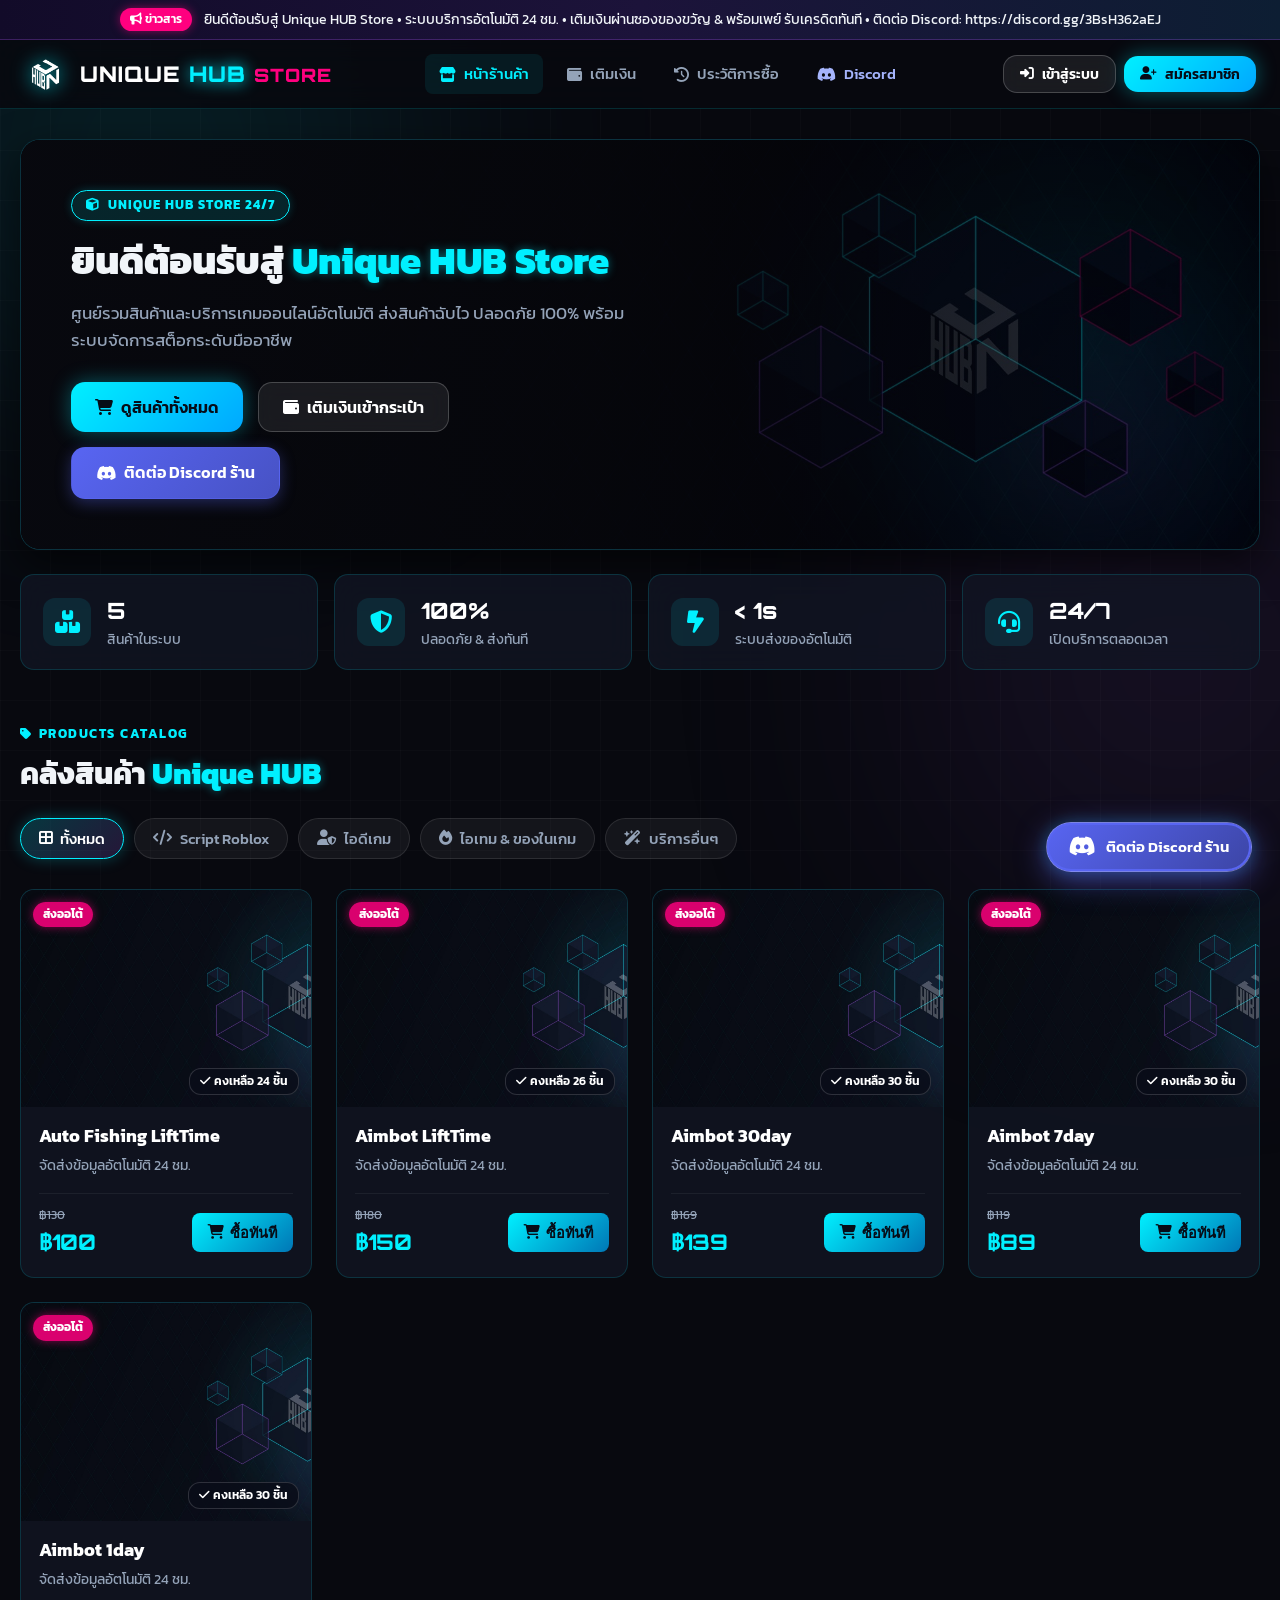
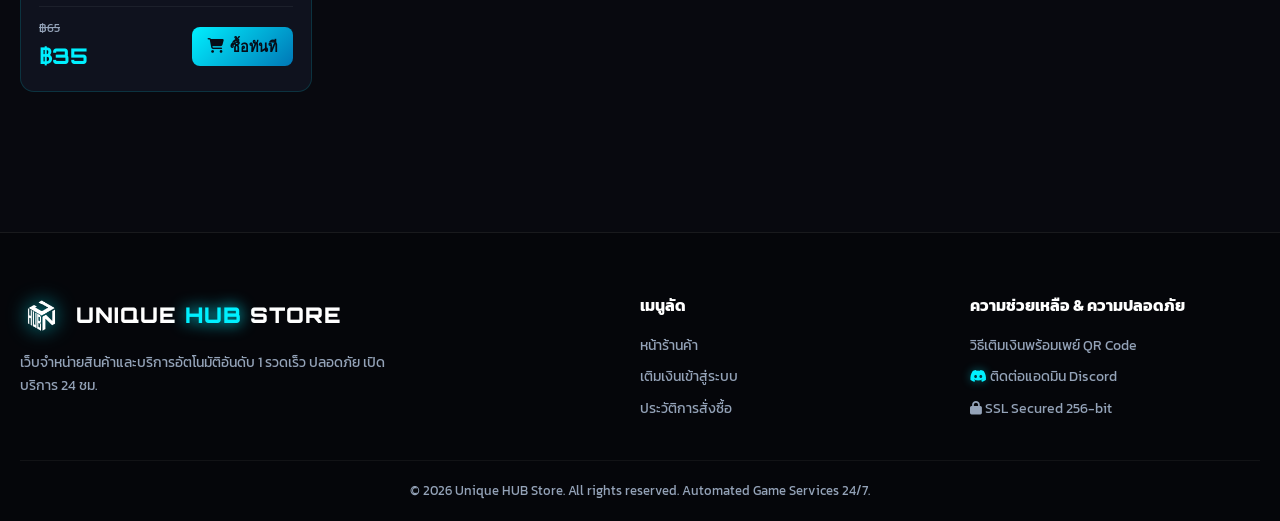
==== index.html @ 1c28a0c7 "Add files via upload" ====
<!DOCTYPE html>
<html lang="th">
<head>
    <meta charset="UTF-8">
    <meta name="viewport" content="width=device-width, initial-scale=1.0">
    <title>Unique HUB Store - เว็บจำหน่ายสินค้าและบริการอัตโนมัติ 24 ชม.</title>
    <!-- Google Fonts: Prompt & Kanit & Orbitron -->
    <link rel="preconnect" href="https://fonts.googleapis.com">
    <link rel="preconnect" href="https://fonts.gstatic.com" crossorigin>
    <link href="https://fonts.googleapis.com/css2?family=Kanit:wght@300;400;600;700;800&family=Orbitron:wght@600;800;900&family=Prompt:wght@300;400;500;600;700&display=swap" rel="stylesheet">
    <!-- Font Awesome Icons -->
    <link rel="stylesheet" href="https://cdnjs.cloudflare.com/ajax/libs/font-awesome/6.5.1/css/all.min.css">
    <!-- Main Stylesheet -->
    <link rel="stylesheet" href="style.css">
    <!-- jsQR: Automated Bank Slip QR Scanner -->
    <script src="https://cdn.jsdelivr.net/npm/jsqr@1.4.0/dist/jsQR.min.js"></script>
</head>
<body>
    <!-- Background Animated Glow -->
    <div class="bg-glow bg-glow-1"></div>
    <div class="bg-glow bg-glow-2"></div>
    <div class="bg-grid-overlay"></div>

    <!-- Announcement Bar -->
    <div class="announcement-bar">
        <div class="announcement-content">
            <span class="badge"><i class="fa-solid fa-bullhorn"></i> ข่าวสาร</span>
            <span class="text" id="announcementText">ยินดีต้อนรับสู่ Unique HUB Store • ระบบบริการอัตโนมัติ 24 ชม. • เติมเงินผ่านพร้อมเพย์ สแกนเช็คสลิปออโต้ รับเครดิตทันที • ติดต่อ Discord: https://discord.gg/3BsH362aEJ</span>
        </div>
    </div>

    <!-- Navbar -->
    <header class="navbar">
        <div class="nav-container">
            <a href="index.html" class="nav-logo" title="Unique HUB Store">
                <img src="assets/images/logo.png" alt="Unique HUB Store" class="nav-logo-img">
                <span class="logo-text">UNIQUE <span class="highlight">HUB</span> <span class="logo-sub">STORE</span></span>
            </a>

            <nav class="nav-links">
                <a href="#shop" class="nav-link active"><i class="fa-solid fa-store"></i> หน้าร้านค้า</a>
                <a href="javascript:void(0)" onclick="requireAuth('topupModal')" class="nav-link"><i class="fa-solid fa-wallet"></i> เติมเงิน</a>
                <a href="javascript:void(0)" onclick="requireAuth('historyModal')" class="nav-link"><i class="fa-solid fa-clock-rotate-left"></i> ประวัติการซื้อ</a>
                <a href="https://discord.gg/3BsH362aEJ" target="_blank" rel="noopener noreferrer" class="nav-link discord-link-target" style="color: #a5b4fc;"><i class="fa-brands fa-discord"></i> Discord</a>
            </nav>

            <div class="nav-user-actions">
                <!-- Guest View (Not Logged In) -->
                <div id="navGuestBox" style="display: flex; gap: 8px; align-items: center;">
                    <button class="btn btn-secondary btn-sm" onclick="openModal('loginModal')">
                        <i class="fa-solid fa-right-to-bracket"></i> เข้าสู่ระบบ
                    </button>
                    <button class="btn btn-primary btn-sm" onclick="openModal('registerModal')">
                        <i class="fa-solid fa-user-plus"></i> สมัครสมาชิก
                    </button>
                </div>

                <!-- Member View (Logged In) -->
                <div id="navUserBox" class="hide" style="display: flex; gap: 10px; align-items: center;">
                    <div class="user-badge" id="userWalletBadge">
                        <div class="wallet-icon"><i class="fa-solid fa-user text-neon-cyan"></i></div>
                        <div class="wallet-info">
                            <span class="wallet-label" id="userDisplayName">สมาชิก</span>
                            <span class="wallet-amount" id="userBalanceText">฿0.00</span>
                        </div>
                        <button class="btn-topup-mini" onclick="openModal('topupModal')" title="เติมเงิน">
                            <i class="fa-solid fa-plus"></i>
                        </button>
                    </div>
                    <button class="btn btn-secondary btn-sm" style="color: #ff4757; border-color: rgba(255, 71, 87, 0.4); padding: 8px 12px;" onclick="userLogout()" title="ออกจากระบบ">
                        <i class="fa-solid fa-right-from-bracket"></i> <span class="hide-mobile">ออก</span>
                    </button>
                </div>
            </div>
        </div>
    </header>

    <!-- Main Container -->
    <main class="main-wrapper">
        <!-- Hero Section -->
        <section class="hero-section">
            <div class="hero-banner-card">
                <div class="hero-image-wrap">
                    <img src="assets/images/banner.jpg?v=2" alt="Unique HUB Store Hero Banner" class="hero-banner-img">
                    <div class="hero-overlay"></div>
                </div>
                <div class="hero-content">
                    <div class="hero-tag"><i class="fa-solid fa-cube"></i> UNIQUE HUB STORE 24/7</div>
                    <h1 class="hero-title">ยินดีต้อนรับสู่ <span class="text-neon-cyan">Unique HUB Store</span></h1>
                    <p class="hero-desc">ศูนย์รวมสินค้าและบริการเกมออนไลน์อัตโนมัติ ส่งสินค้าฉับไว ปลอดภัย 100% พร้อมระบบจัดการสต็อกระดับมืออาชีพ</p>
                    <div class="hero-buttons">
                        <a href="#shop" class="btn btn-primary"><i class="fa-solid fa-cart-shopping"></i> ดูสินค้าทั้งหมด</a>
                        <button onclick="openModal('topupModal')" class="btn btn-secondary"><i class="fa-solid fa-wallet"></i> เติมเงินเข้ากระเป๋า</button>
                        <a href="https://discord.gg/3BsH362aEJ" target="_blank" rel="noopener noreferrer" class="btn btn-discord discord-link-target"><i class="fa-brands fa-discord"></i> ติดต่อ Discord ร้าน</a>
                    </div>
                </div>
            </div>

            <!-- Stats Bar -->
            <div class="stats-grid">
                <div class="stat-card">
                    <div class="stat-icon"><i class="fa-solid fa-boxes-stacked"></i></div>
                    <div class="stat-data">
                        <h3 class="stat-value" id="statStock">0</h3>
                        <p class="stat-label">สินค้าในระบบ</p>
                    </div>
                </div>
                <div class="stat-card">
                    <div class="stat-icon"><i class="fa-solid fa-shield-halved"></i></div>
                    <div class="stat-data">
                        <h3 class="stat-value">100%</h3>
                        <p class="stat-label">ปลอดภัย & ส่งทันที</p>
                    </div>
                </div>
                <div class="stat-card">
                    <div class="stat-icon"><i class="fa-solid fa-bolt-lightning"></i></div>
                    <div class="stat-data">
                        <h3 class="stat-value">&lt; 1s</h3>
                        <p class="stat-label">ระบบส่งของอัตโนมัติ</p>
                    </div>
                </div>
                <div class="stat-card">
                    <div class="stat-icon"><i class="fa-solid fa-headset"></i></div>
                    <div class="stat-data">
                        <h3 class="stat-value">24/7</h3>
                        <p class="stat-label">เปิดบริการตลอดเวลา</p>
                    </div>
                </div>
            </div>
        </section>

        <!-- Store / Products Section -->
        <section class="shop-section" id="shop">
            <div class="section-header">
                <div class="section-title-wrap">
                    <span class="sub-title"><i class="fa-solid fa-tag"></i> PRODUCTS CATALOG</span>
                    <h2 class="section-title">คลังสินค้า <span class="text-neon-cyan">Unique HUB</span></h2>
                </div>
                <!-- Categories filter -->
                <div class="category-tabs" id="categoryTabs">
                    <button class="tab-btn active" onclick="filterCategory('all', this)">
                        <i class="fa-solid fa-border-all"></i> ทั้งหมด
                    </button>
                    <button class="tab-btn" onclick="filterCategory('scripts', this)">
                        <i class="fa-solid fa-code"></i> Script Roblox
                    </button>
                    <button class="tab-btn" onclick="filterCategory('accounts', this)">
                        <i class="fa-solid fa-user-shield"></i> ไอดีเกม
                    </button>
                    <button class="tab-btn" onclick="filterCategory('items', this)">
                        <i class="fa-solid fa-fire"></i> ไอเทม & ของในเกม
                    </button>
                    <button class="tab-btn" onclick="filterCategory('services', this)">
                        <i class="fa-solid fa-wand-magic-sparkles"></i> บริการอื่นๆ
                    </button>
                </div>
            </div>

            <!-- Product Cards Grid -->
            <div class="products-grid" id="productsGrid">
                <!-- Dynamically populated or clean empty state -->
            </div>
        </section>
    </main>

    <!-- Footer -->
    <footer class="footer">
        <div class="footer-container">
            <div class="footer-brand">
                <div class="nav-logo">
                    <img src="assets/images/logo.png" alt="Unique HUB Store" class="nav-logo-img">
                    <span class="logo-text">UNIQUE <span class="highlight">HUB</span> STORE</span>
                </div>
                <p class="footer-slogan">เว็บจำหน่ายสินค้าและบริการอัตโนมัติอันดับ 1 รวดเร็ว ปลอดภัย เปิดบริการ 24 ชม.</p>
            </div>
            <div class="footer-links">
                <h4>เมนูลัด</h4>
                <a href="#shop">หน้าร้านค้า</a>
                <a href="javascript:void(0)" onclick="openModal('topupModal')">เติมเงินเข้าสู่ระบบ</a>
                <a href="javascript:void(0)" onclick="openModal('historyModal')">ประวัติการสั่งซื้อ</a>
            </div>
            <div class="footer-links">
                <h4>ความช่วยเหลือ & ความปลอดภัย</h4>
                <a href="javascript:void(0)" onclick="openModal('topupModal')">วิธีเติมเงินพร้อมเพย์ QR Code</a>
                <a href="https://discord.gg/3BsH362aEJ" target="_blank" rel="noopener noreferrer" class="discord-link-target"><i class="fa-brands fa-discord text-neon-cyan"></i> ติดต่อแอดมิน Discord</a>
                <span><i class="fa-solid fa-lock"></i> SSL Secured 256-bit</span>
            </div>
        </div>
        <div class="footer-bottom">
            <p>© 2026 Unique HUB Store. All rights reserved. Automated Game Services 24/7.</p>
        </div>
    </footer>

    <!-- ==================== MODALS ==================== -->

    <!-- Modal: Top-up / เติมเงิน -->
    <div class="modal-backdrop" id="topupModal">
        <div class="modal-card">
            <div class="modal-header">
                <h3><i class="fa-solid fa-qrcode text-neon-cyan"></i> เติมเงินพร้อมเพย์ QR Code (เช็คสลิปออโต้)</h3>
                <button class="modal-close-btn" onclick="closeModal('topupModal')">&times;</button>
            </div>
            <div class="modal-body">
                <div style="text-align: center; margin-bottom: 14px;">
                    <p style="font-size: 0.88rem; color: var(--text-muted);">
                        ใส่จำนวนเงิน โอนเงินผ่าน Mobile Banking แล้วแนบสลิป ระบบจะเช็คสลิปและปรับเครดิตให้อัตโนมัติทันที
                    </p>
                </div>

                <!-- Amount Preset Chips -->
                <div class="test-btn-group" style="justify-content: center; margin-bottom: 12px;">
                    <button class="btn-chip" onclick="setPromptPayAmount(50)">50 ฿</button>
                    <button class="btn-chip" onclick="setPromptPayAmount(100)">100 ฿</button>
                    <button class="btn-chip" onclick="setPromptPayAmount(150)">150 ฿</button>
                    <button class="btn-chip" onclick="setPromptPayAmount(300)">300 ฿</button>
                    <button class="btn-chip" onclick="setPromptPayAmount(500)">500 ฿</button>
                </div>

                <div class="form-group" style="max-width: 300px; margin: 0 auto 12px;">
                    <label style="font-size: 0.82rem; color: var(--text-muted); text-align: center; display: block;">จำนวนเงินที่ต้องการเติม (บาท):</label>
                    <input type="number" id="promptpayAmountInput" value="100" min="1" style="text-align: center; font-size: 1.4rem; font-weight: bold; color: var(--neon-cyan); font-family: var(--font-orbitron);" oninput="updatePromptPayQR()">
                </div>

                <!-- Generated Dynamic QR Code -->
                <div style="text-align: center; margin-bottom: 12px;">
                    <div style="background: #ffffff; padding: 12px; border-radius: 12px; display: inline-block; box-shadow: 0 0 25px rgba(0, 240, 255, 0.35);">
                        <img id="promptpayQrImg" src="" alt="PromptPay QR Code" style="width: 175px; height: 175px; display: block; object-fit: contain;">
                    </div>
                </div>

                <!-- Merchant Account Details -->
                <div style="background: rgba(0, 0, 0, 0.4); border: 1px solid rgba(255, 255, 255, 0.1); border-radius: 10px; padding: 10px 14px; max-width: 380px; margin: 0 auto 14px;">
                    <div style="display: flex; justify-content: space-between; margin-bottom: 4px; font-size: 0.85rem;">
                        <span style="color: var(--text-muted);">ชื่อบัญชี:</span>
                        <strong id="displayPpName" style="color: #fff;">จิตติพัฒน์ ศิลาพจน์</strong>
                    </div>
                    <div style="display: flex; justify-content: space-between; align-items: center; font-size: 0.85rem;">
                        <span style="color: var(--text-muted);">เลขพร้อมเพย์:</span>
                        <div style="display: flex; align-items: center; gap: 8px;">
                            <strong id="displayPpNumber" style="color: var(--neon-cyan); font-family: var(--font-orbitron); letter-spacing: 1px;">083-492-9303</strong>
                            <button class="btn-copy" style="padding: 2px 8px; font-size: 0.75rem;" onclick="copyElementText('displayPpNumber')">คัดลอก</button>
                        </div>
                    </div>
                </div>

                <!-- Slip Upload & Instant Auto-Verification Area -->
                <div style="max-width: 380px; margin: 0 auto;">
                    <div class="form-group" style="margin-bottom: 10px;">
                        <label style="font-size: 0.85rem; color: #fff; font-weight: 600;"><i class="fa-solid fa-receipt text-neon-cyan"></i> อัปโหลดรูปสลิปการโอนเงิน (มี QR Code):</label>
                        <div class="slip-upload-area" onclick="document.getElementById('promptpaySlipInput').click()">
                            <input type="file" id="promptpaySlipInput" accept="image/*" style="display: none;" onchange="handleSlipAutoScan(event)">
                            <i class="fa-solid fa-cloud-arrow-up text-neon-cyan" style="font-size: 1.8rem; margin-bottom: 6px;"></i>
                            <div style="font-size: 0.88rem; color: #fff; font-weight: 500;">คลิกเพื่อเลือกรูปภาพสลิปธนาคาร</div>
                            <small style="color: var(--text-muted); font-size: 0.75rem;">รองรับไฟล์รูปภาพสลิปทุกธนาคาร (JPG, PNG)</small>
                        </div>

                        <!-- Scan Status Alert -->
                        <div id="slipScanStatus" class="hide" style="padding: 9px 12px; border-radius: 8px; font-size: 0.82rem; margin-bottom: 10px; text-align: center;"></div>

                        <!-- Preview Container -->
                        <div id="slipPreviewContainer" class="slip-preview-box hide">
                            <img id="slipPreviewImg" class="slip-preview-img" src="" alt="สลิปโอนเงิน">
                            <div style="margin-top: 4px;">
                                <button type="button" class="btn btn-secondary btn-sm" style="color: #ff4757; font-size: 0.75rem; padding: 2px 8px;" onclick="clearSlipFile()">
                                    <i class="fa-solid fa-trash"></i> ลบรูปแล้วเลือกใหม่
                                </button>
                            </div>
                        </div>
                    </div>

                    <div style="background: rgba(0, 240, 255, 0.06); border: 1px solid rgba(0, 240, 255, 0.25); border-radius: 8px; padding: 10px; margin-bottom: 14px; font-size: 0.78rem; color: #a5f3fc;">
                        <i class="fa-solid fa-bolt text-neon-yellow"></i> <strong>ระบบเช็คสลิปออโต้:</strong> สแกนและตรวจรหัสสลิปกับระบบธนาคารอัตโนมัติ เครดิตเข้ากระเป๋าทันทีใน 1-2 วินาที (ป้องกันการใช้สลิปซ้ำ 100%)
                    </div>

                    <button class="btn btn-primary btn-block" id="btnSubmitPromptpay" onclick="processAutoSlipPayment()" style="padding: 13px; font-size: 1.05rem;">
                        <i class="fa-solid fa-bolt"></i> ตรวจสอบสลิปและรับเครดิตทันที (ออโต้)
                    </button>
                </div>
            </div>
        </div>
    </div>

    <!-- Modal: Confirm Purchase / ยืนยันการซื้อ -->
    <div class="modal-backdrop" id="purchaseModal">
        <div class="modal-card">
            <div class="modal-header">
                <h3><i class="fa-solid fa-cart-shopping text-neon-cyan"></i> ยืนยันการสั่งซื้อ</h3>
                <button class="modal-close-btn" onclick="closeModal('purchaseModal')">&times;</button>
            </div>
            <div class="modal-body" id="purchaseModalBody">
                <!-- Dynamically populated -->
            </div>
        </div>
    </div>

    <!-- Modal: View Account Received / รับข้อมูลหลังการซื้อ -->
    <div class="modal-backdrop" id="itemReceivedModal">
        <div class="modal-card modal-card-success">
            <div class="modal-header">
                <h3><i class="fa-solid fa-circle-check text-green"></i> สั่งซื้อสำเร็จ! ส่งมอบสินค้าแล้ว</h3>
                <button class="modal-close-btn" onclick="closeModal('itemReceivedModal')">&times;</button>
            </div>
            <div class="modal-body" id="itemReceivedBody">
                <!-- Item Account Details with copy buttons -->
            </div>
        </div>
    </div>

    <!-- Modal: Order History / ประวัติการซื้อ -->
    <div class="modal-backdrop" id="historyModal">
        <div class="modal-card modal-card-lg">
            <div class="modal-header">
                <h3><i class="fa-solid fa-clock-rotate-left text-neon-cyan"></i> ประวัติการสั่งซื้อของคุณ</h3>
                <button class="modal-close-btn" onclick="closeModal('historyModal')">&times;</button>
            </div>
            <div class="modal-body">
                <div class="history-table-wrap">
                    <table class="history-table">
                        <thead>
                            <tr>
                                <th>เวลา</th>
                                <th>รายการ</th>
                                <th>ราคา</th>
                                <th>ข้อมูลสินค้า / ไอดี</th>
                                <th>คัดลอก</th>
                            </tr>
                        </thead>
                        <tbody id="historyTableBody">
                            <!-- Injected by JS -->
                        </tbody>
                    </table>
                </div>
            </div>
        </div>
    </div>

    <!-- Modal: Login / เข้าสู่ระบบสมาชิก -->
    <div class="modal-backdrop" id="loginModal">
        <div class="modal-card">
            <div class="modal-header">
                <h3><i class="fa-solid fa-right-to-bracket text-neon-cyan"></i> เข้าสู่ระบบสมาชิก</h3>
                <button class="modal-close-btn" onclick="closeModal('loginModal')">&times;</button>
            </div>
            <div class="modal-body">
                <div style="text-align: center; margin-bottom: 20px;">
                    <img src="assets/images/logo.png" style="width: 70px; height: 70px; filter: drop-shadow(0 0 10px var(--neon-cyan));">
                    <h4 style="margin-top: 10px; color: #fff;">ยินดีต้อนรับสู่ Unique HUB Store</h4>
                    <p style="font-size: 0.85rem; color: var(--text-muted);">เข้าสู่ระบบเพื่อซื้อสินค้าและจัดการกระเป๋าเงิน</p>
                </div>
                <div class="form-group">
                    <label>ชื่อผู้ใช้งาน (Username):</label>
                    <input type="text" id="loginUsername" placeholder="กรอกชื่อผู้ใช้..." autocomplete="username">
                </div>
                <div class="form-group">
                    <label>รหัสผ่าน (Password):</label>
                    <input type="password" id="loginPassword" placeholder="กรอกรหัสผ่าน..." autocomplete="current-password" onkeydown="if(event.key==='Enter') submitLogin()">
                </div>
                <button class="btn btn-primary btn-block" onclick="submitLogin()" style="margin-top: 10px;">
                    <i class="fa-solid fa-arrow-right-to-bracket"></i> เข้าสู่ระบบ
                </button>
                <div style="text-align: center; margin-top: 18px; font-size: 0.85rem; color: var(--text-muted);">
                    ยังไม่มีบัญชีสมาชิก? 
                    <a href="javascript:void(0)" onclick="closeModal('loginModal'); openModal('registerModal');" style="color: var(--neon-cyan); font-weight: 600; text-decoration: none;">
                        สมัครสมาชิกใหม่ที่นี่
                    </a>
                </div>
            </div>
        </div>
    </div>

    <!-- Modal: Register / สมัครสมาชิก -->
    <div class="modal-backdrop" id="registerModal">
        <div class="modal-card">
            <div class="modal-header">
                <h3><i class="fa-solid fa-user-plus text-neon-green"></i> สมัครสมาชิกใหม่</h3>
                <button class="modal-close-btn" onclick="closeModal('registerModal')">&times;</button>
            </div>
            <div class="modal-body">
                <div style="text-align: center; margin-bottom: 20px;">
                    <img src="assets/images/logo.png" style="width: 70px; height: 70px; filter: drop-shadow(0 0 10px var(--neon-cyan));">
                    <h4 style="margin-top: 10px; color: #fff;">สร้างบัญชีสมาชิกฟรี</h4>
                    <p style="font-size: 0.85rem; color: var(--text-muted);">สมัครสมาชิกเพื่อเติมเงินและรับสคริปต์อัตโนมัติ 24 ชม.</p>
                </div>
                <div class="form-group">
                    <label>ตั้งชื่อผู้ใช้งาน (Username):</label>
                    <input type="text" id="regUsername" placeholder="ภาษาอังกฤษหรือตัวเลข (3 ตัวขึ้นไป)..." autocomplete="username">
                </div>
                <div class="form-group">
                    <label>ตั้งรหัสผ่าน (Password):</label>
                    <input type="password" id="regPassword" placeholder="ความยาวอย่างน้อย 4 ตัวอักษร..." autocomplete="new-password">
                </div>
                <div class="form-group">
                    <label>ยืนยันรหัสผ่านอีกครั้ง:</label>
                    <input type="password" id="regConfirmPassword" placeholder="พิมพ์รหัสผ่านซ้ำอีกครั้ง..." autocomplete="new-password" onkeydown="if(event.key==='Enter') submitRegister()">
                </div>
                <button class="btn btn-primary btn-block" onclick="submitRegister()" style="margin-top: 10px;">
                    <i class="fa-solid fa-user-check"></i> ยืนยันการสมัครสมาชิก
                </button>
                <div style="text-align: center; margin-top: 18px; font-size: 0.85rem; color: var(--text-muted);">
                    มีบัญชีอยู่แล้ว? 
                    <a href="javascript:void(0)" onclick="closeModal('registerModal'); openModal('loginModal');" style="color: var(--neon-cyan); font-weight: 600; text-decoration: none;">
                        เข้าสู่ระบบที่นี่
                    </a>
                </div>
            </div>
        </div>
    </div>

    <!-- Floating Discord Widget -->
    <a href="https://discord.gg/3BsH362aEJ" target="_blank" rel="noopener noreferrer" class="floating-discord-btn discord-link-target" title="ติดต่อสอบถามทาง Discord">
        <div class="discord-pulse"></div>
        <i class="fa-brands fa-discord"></i>
        <span class="discord-label">ติดต่อ Discord ร้าน</span>
    </a>

    <!-- Toast Notification Popup -->
    <div id="toastContainer" class="toast-container"></div>

    <!-- Scripts -->
    <script src="app.js"></script>
</body>
</html>
---- style.css ----
/* ========================================================
   UNIQUE HUB STORE - ULTRA MODERN GAMING STYLESHEET
   ======================================================== */

:root {
    --bg-dark: #08090f;
    --bg-card: rgba(18, 22, 36, 0.75);
    --bg-card-hover: rgba(26, 32, 54, 0.9);
    --border-color: rgba(0, 240, 255, 0.15);
    --border-highlight: rgba(0, 240, 255, 0.5);
    --neon-cyan: #00f0ff;
    --neon-purple: #9d4edd;
    --neon-pink: #ff007f;
    --neon-yellow: #ffd166;
    --neon-green: #06d6a0;
    --text-main: #f1f5f9;
    --text-muted: #94a3b8;
    --font-kanit: 'Kanit', sans-serif;
    --font-prompt: 'Prompt', sans-serif;
    --font-orbitron: 'Orbitron', sans-serif;
    --radius-sm: 8px;
    --radius-md: 14px;
    --radius-lg: 20px;
    --glow-cyan: 0 0 20px rgba(0, 240, 255, 0.35);
    --glow-purple: 0 0 20px rgba(157, 78, 221, 0.35);
}

/* Global Reset */
* {
    margin: 0;
    padding: 0;
    box-sizing: border-box;
}

html {
    scroll-behavior: smooth;
}

body {
    background-color: var(--bg-dark);
    color: var(--text-main);
    font-family: var(--font-kanit);
    line-height: 1.6;
    overflow-x: hidden;
    min-height: 100vh;
    position: relative;
}

/* Custom Scrollbar */
::-webkit-scrollbar {
    width: 8px;
}
::-webkit-scrollbar-track {
    background: #0b0d14;
}
::-webkit-scrollbar-thumb {
    background: #1e293b;
    border-radius: 4px;
    border: 1px solid rgba(0, 240, 255, 0.2);
}
::-webkit-scrollbar-thumb:hover {
    background: var(--neon-cyan);
}

/* Background Ambient Glows & Grid */
.bg-glow {
    position: fixed;
    width: 600px;
    height: 600px;
    border-radius: 50%;
    filter: blur(140px);
    z-index: -2;
    pointer-events: none;
    opacity: 0.25;
}
.bg-glow-1 {
    top: -150px;
    left: -150px;
    background: radial-gradient(circle, var(--neon-cyan), transparent 70%);
}
.bg-glow-2 {
    top: 40%;
    right: -200px;
    background: radial-gradient(circle, var(--neon-purple), transparent 70%);
}
.bg-grid-overlay {
    position: fixed;
    inset: 0;
    background-image: linear-gradient(rgba(255, 255, 255, 0.02) 1px, transparent 1px),
                      linear-gradient(90deg, rgba(255, 255, 255, 0.02) 1px, transparent 1px);
    background-size: 50px 50px;
    z-index: -1;
    pointer-events: none;
}

/* Color Helpers */
.text-neon-cyan { color: var(--neon-cyan); text-shadow: 0 0 10px rgba(0,240,255,0.4); }
.text-neon-pink { color: var(--neon-pink); text-shadow: 0 0 10px rgba(255,0,127,0.4); }
.text-yellow { color: var(--neon-yellow); }
.text-green { color: var(--neon-green); }
.text-muted { color: var(--text-muted); }
.hide { display: none !important; }

/* Announcement Bar */
.announcement-bar {
    background: linear-gradient(90deg, #120b29, #1c133a, #0d1e33);
    border-bottom: 1px solid rgba(157, 78, 221, 0.3);
    padding: 8px 16px;
    font-size: 0.85rem;
    overflow: hidden;
}
.announcement-content {
    display: flex;
    align-items: center;
    justify-content: center;
    gap: 12px;
    max-width: 1280px;
    margin: 0 auto;
    white-space: nowrap;
}
.announcement-content .badge {
    background: var(--neon-pink);
    color: white;
    padding: 2px 10px;
    border-radius: 20px;
    font-weight: 600;
    font-size: 0.75rem;
    box-shadow: 0 0 10px rgba(255, 0, 127, 0.5);
}

/* Navbar */
.navbar {
    position: sticky;
    top: 0;
    z-index: 100;
    background: rgba(8, 9, 15, 0.85);
    backdrop-filter: blur(16px);
    -webkit-backdrop-filter: blur(16px);
    border-bottom: 1px solid var(--border-color);
    padding: 12px 24px;
}
.nav-container {
    max-width: 1320px;
    margin: 0 auto;
    display: flex;
    align-items: center;
    justify-content: space-between;
    gap: 20px;
}
.nav-logo {
    display: flex;
    align-items: center;
    gap: 12px;
    text-decoration: none;
    color: #fff;
    font-family: var(--font-orbitron);
    font-size: 1.35rem;
    font-weight: 900;
    letter-spacing: 1px;
}
.nav-logo-img {
    width: 44px;
    height: 44px;
    object-fit: contain;
    filter: drop-shadow(0 0 10px rgba(0, 240, 255, 0.8));
    transition: transform 0.3s ease, filter 0.3s ease;
}
.nav-logo:hover .nav-logo-img {
    transform: rotate(5deg) scale(1.08);
    filter: drop-shadow(0 0 15px var(--neon-cyan));
}
.nav-logo .highlight {
    color: var(--neon-cyan);
    filter: drop-shadow(0 0 8px var(--neon-cyan));
}
.nav-logo .logo-sub {
    color: var(--neon-pink);
    font-size: 1.15rem;
}
.nav-links {
    display: flex;
    align-items: center;
    gap: 10px;
}
.nav-link {
    color: var(--text-muted);
    text-decoration: none;
    font-size: 0.95rem;
    font-weight: 500;
    padding: 8px 14px;
    border-radius: var(--radius-sm);
    transition: all 0.25s ease;
    display: flex;
    align-items: center;
    gap: 8px;
}
.nav-link:hover, .nav-link.active {
    color: var(--neon-cyan);
    background: rgba(0, 240, 255, 0.08);
}

/* User Wallet Badge & Admin Pill */
.nav-user-actions {
    display: flex;
    align-items: center;
    gap: 12px;
}
.user-badge {
    display: flex;
    align-items: center;
    gap: 10px;
    background: rgba(22, 28, 48, 0.85);
    border: 1px solid rgba(0, 240, 255, 0.25);
    padding: 6px 12px;
    border-radius: 30px;
    box-shadow: inset 0 0 10px rgba(0, 240, 255, 0.05);
}
.wallet-icon {
    color: var(--neon-yellow);
    font-size: 1.1rem;
}
.wallet-info {
    display: flex;
    flex-direction: column;
    line-height: 1.1;
}
.wallet-label {
    font-size: 0.7rem;
    color: var(--text-muted);
}
.wallet-amount {
    font-size: 0.95rem;
    font-weight: 700;
    color: #fff;
    font-family: var(--font-orbitron);
}
.btn-topup-mini {
    background: linear-gradient(135deg, var(--neon-cyan), #00a8ff);
    color: #050b14;
    border: none;
    width: 26px;
    height: 26px;
    border-radius: 50%;
    display: flex;
    align-items: center;
    justify-content: center;
    font-weight: bold;
    cursor: pointer;
    transition: transform 0.2s, box-shadow 0.2s;
}
.btn-topup-mini:hover {
    transform: scale(1.1);
    box-shadow: 0 0 10px var(--neon-cyan);
}
.btn-admin-pill {
    background: rgba(255, 0, 127, 0.12);
    border: 1px solid rgba(255, 0, 127, 0.3);
    color: #ff5da8;
    padding: 8px 14px;
    border-radius: 20px;
    font-size: 0.85rem;
    font-weight: 600;
    cursor: pointer;
    transition: all 0.25s;
    display: flex;
    align-items: center;
    gap: 6px;
}
.btn-admin-pill:hover {
    background: var(--neon-pink);
    color: white;
    box-shadow: 0 0 15px rgba(255, 0, 127, 0.5);
}

/* Main Layout */
.main-wrapper {
    max-width: 1320px;
    margin: 0 auto;
    padding: 30px 20px 80px;
}

/* Hero Section */
.hero-section {
    margin-bottom: 50px;
}
.hero-banner-card {
    position: relative;
    border-radius: var(--radius-lg);
    overflow: hidden;
    border: 1px solid var(--border-color);
    box-shadow: 0 15px 40px rgba(0, 0, 0, 0.6);
    background: #0d111c;
    min-height: 360px;
    display: flex;
    align-items: center;
}
.hero-image-wrap {
    position: absolute;
    inset: 0;
    z-index: 1;
}
.hero-banner-img {
    width: 100%;
    height: 100%;
    object-fit: cover;
    filter: brightness(0.65) contrast(1.1);
    transition: transform 0.5s ease;
}
.hero-banner-card:hover .hero-banner-img {
    transform: scale(1.02);
}
.hero-overlay {
    position: absolute;
    inset: 0;
    background: linear-gradient(90deg, rgba(8,9,15,0.95) 0%, rgba(8,9,15,0.7) 45%, rgba(8,9,15,0.2) 100%);
}
.hero-content {
    position: relative;
    z-index: 2;
    padding: 50px;
    max-width: 680px;
}
.hero-tag {
    display: inline-flex;
    align-items: center;
    gap: 8px;
    background: rgba(0, 240, 255, 0.12);
    border: 1px solid var(--neon-cyan);
    color: var(--neon-cyan);
    padding: 4px 14px;
    border-radius: 20px;
    font-size: 0.8rem;
    font-weight: 700;
    letter-spacing: 1px;
    margin-bottom: 16px;
    box-shadow: 0 0 10px rgba(0, 240, 255, 0.2);
}
.hero-title {
    font-size: 2.4rem;
    font-weight: 800;
    line-height: 1.25;
    margin-bottom: 16px;
}
.hero-desc {
    color: var(--text-muted);
    font-size: 1.05rem;
    margin-bottom: 28px;
}
.hero-buttons {
    display: flex;
    gap: 15px;
    flex-wrap: wrap;
}

/* Buttons */
.btn {
    display: inline-flex;
    align-items: center;
    justify-content: center;
    gap: 8px;
    font-family: var(--font-kanit);
    font-size: 1rem;
    font-weight: 600;
    padding: 12px 24px;
    border-radius: var(--radius-md);
    cursor: pointer;
    text-decoration: none;
    transition: all 0.25s ease;
    border: none;
}
.btn-primary {
    background: linear-gradient(135deg, var(--neon-cyan) 0%, #00a8ff 100%);
    color: #060c17;
    box-shadow: var(--glow-cyan);
}
.btn-primary:hover {
    transform: translateY(-2px);
    box-shadow: 0 0 25px rgba(0, 240, 255, 0.6);
}
.btn-secondary {
    background: rgba(255, 255, 255, 0.08);
    color: #fff;
    border: 1px solid rgba(255, 255, 255, 0.2);
    backdrop-filter: blur(10px);
}
.btn-secondary:hover {
    background: rgba(255, 255, 255, 0.15);
    border-color: var(--neon-cyan);
    color: var(--neon-cyan);
}
.btn-block {
    width: 100%;
}
.btn-sm {
    padding: 8px 16px;
    font-size: 0.85rem;
}

/* Stats Bar */
.stats-grid {
    display: grid;
    grid-template-columns: repeat(auto-fit, minmax(220px, 1fr));
    gap: 16px;
    margin-top: 24px;
}
.stat-card {
    background: var(--bg-card);
    backdrop-filter: blur(14px);
    border: 1px solid var(--border-color);
    border-radius: var(--radius-md);
    padding: 18px 22px;
    display: flex;
    align-items: center;
    gap: 16px;
    transition: transform 0.25s;
}
.stat-card:hover {
    transform: translateY(-3px);
    border-color: var(--border-highlight);
}
.stat-icon {
    width: 48px;
    height: 48px;
    background: rgba(0, 240, 255, 0.1);
    color: var(--neon-cyan);
    border-radius: 12px;
    display: flex;
    align-items: center;
    justify-content: center;
    font-size: 1.4rem;
}
.stat-value {
    font-family: var(--font-orbitron), var(--font-kanit), sans-serif;
    font-size: 1.4rem;
    font-weight: 800;
    color: #fff;
}
.stat-label {
    font-size: 0.85rem;
    color: var(--text-muted);
}

/* Section Common Headers */
.section-header {
    margin-bottom: 30px;
}
.sub-title {
    font-size: 0.8rem;
    font-weight: 700;
    letter-spacing: 1.5px;
    color: var(--neon-cyan);
    display: inline-flex;
    align-items: center;
    gap: 6px;
    margin-bottom: 6px;
}
.section-title {
    font-size: 1.85rem;
    font-weight: 800;
}

/* Category Tabs */
.category-tabs {
    display: flex;
    align-items: center;
    gap: 10px;
    flex-wrap: wrap;
    margin-top: 20px;
}
.tab-btn {
    background: rgba(255, 255, 255, 0.05);
    border: 1px solid rgba(255, 255, 255, 0.1);
    color: var(--text-muted);
    font-family: var(--font-kanit);
    font-size: 0.95rem;
    font-weight: 500;
    padding: 8px 18px;
    border-radius: 30px;
    cursor: pointer;
    transition: all 0.25s ease;
    display: inline-flex;
    align-items: center;
    gap: 8px;
}
.tab-btn:hover {
    color: #fff;
    border-color: rgba(0, 240, 255, 0.3);
}
.tab-btn.active {
    background: linear-gradient(135deg, rgba(0, 240, 255, 0.2), rgba(157, 78, 221, 0.2));
    border-color: var(--neon-cyan);
    color: #fff;
    box-shadow: 0 0 15px rgba(0, 240, 255, 0.25);
}

/* Products Grid & Empty State */
.products-grid {
    display: grid;
    grid-template-columns: repeat(auto-fill, minmax(290px, 1fr));
    gap: 24px;
}
.empty-shop-box {
    grid-column: 1 / -1;
    background: rgba(18, 22, 36, 0.6);
    border: 2px dashed rgba(0, 240, 255, 0.3);
    border-radius: var(--radius-lg);
    padding: 60px 30px;
    text-align: center;
    backdrop-filter: blur(12px);
    box-shadow: 0 10px 30px rgba(0, 0, 0, 0.4);
}
.empty-icon-wrap {
    width: 80px;
    height: 80px;
    margin: 0 auto 20px;
    background: rgba(0, 240, 255, 0.08);
    border: 1px solid rgba(0, 240, 255, 0.3);
    border-radius: 50%;
    display: flex;
    align-items: center;
    justify-content: center;
    font-size: 2.2rem;
    color: var(--neon-cyan);
    box-shadow: 0 0 25px rgba(0, 240, 255, 0.2);
}
.empty-title {
    font-size: 1.5rem;
    font-weight: 700;
    color: #fff;
    margin-bottom: 8px;
}
.empty-desc {
    color: var(--text-muted);
    font-size: 1rem;
    max-width: 480px;
    margin: 0 auto 24px;
}

.product-card {
    background: var(--bg-card);
    border: 1px solid var(--border-color);
    border-radius: var(--radius-md);
    overflow: hidden;
    display: flex;
    flex-direction: column;
    transition: all 0.3s cubic-bezier(0.2, 0.8, 0.2, 1);
    position: relative;
}
.product-card:hover {
    transform: translateY(-6px);
    border-color: var(--border-highlight);
    box-shadow: 0 12px 30px rgba(0, 240, 255, 0.18);
}
.prod-image-wrap {
    position: relative;
    width: 100%;
    aspect-ratio: 4/3;
    overflow: hidden;
    background: #000;
}
.prod-image {
    width: 100%;
    height: 100%;
    object-fit: cover;
    transition: transform 0.5s ease;
}
.product-card:hover .prod-image {
    transform: scale(1.06);
}
.prod-tag {
    position: absolute;
    top: 12px;
    left: 12px;
    background: rgba(255, 0, 127, 0.85);
    backdrop-filter: blur(4px);
    color: white;
    font-size: 0.75rem;
    font-weight: 700;
    padding: 3px 10px;
    border-radius: 20px;
    box-shadow: 0 0 10px rgba(255, 0, 127, 0.5);
}
.prod-stock-badge {
    position: absolute;
    bottom: 12px;
    right: 12px;
    background: rgba(10, 14, 25, 0.85);
    border: 1px solid rgba(255, 255, 255, 0.15);
    color: #fff;
    font-size: 0.75rem;
    font-weight: 600;
    padding: 3px 10px;
    border-radius: 12px;
}
.prod-stock-badge.empty {
    color: #ff4757;
    border-color: #ff4757;
}
.prod-content {
    padding: 18px;
    display: flex;
    flex-direction: column;
    flex-grow: 1;
}
.prod-title {
    font-size: 1.1rem;
    font-weight: 700;
    margin-bottom: 6px;
    line-height: 1.35;
    color: #fff;
}
.prod-desc {
    color: var(--text-muted);
    font-size: 0.85rem;
    margin-bottom: 16px;
    flex-grow: 1;
    display: -webkit-box;
    -webkit-line-clamp: 2;
    -webkit-box-orient: vertical;
    overflow: hidden;
}
.prod-footer {
    display: flex;
    align-items: center;
    justify-content: space-between;
    margin-top: auto;
    padding-top: 12px;
    border-top: 1px solid rgba(255, 255, 255, 0.06);
}
.price-group {
    display: flex;
    flex-direction: column;
}
.original-price {
    font-size: 0.75rem;
    color: var(--text-muted);
    text-decoration: line-through;
}
.current-price {
    font-family: var(--font-orbitron);
    font-size: 1.35rem;
    font-weight: 800;
    color: var(--neon-cyan);
}
.btn-buy {
    background: linear-gradient(135deg, var(--neon-cyan), #0077b6);
    color: #060c17;
    border: none;
    font-weight: 700;
    font-size: 0.9rem;
    padding: 8px 16px;
    border-radius: var(--radius-sm);
    cursor: pointer;
    transition: all 0.2s;
    display: flex;
    align-items: center;
    gap: 6px;
}
.btn-buy:hover {
    transform: scale(1.05);
    box-shadow: 0 0 15px var(--neon-cyan);
}
.btn-buy:disabled {
    background: #334155;
    color: #94a3b8;
    cursor: not-allowed;
    transform: none;
    box-shadow: none;
}

/* Footer */
.footer {
    background: #05060a;
    border-top: 1px solid rgba(255, 255, 255, 0.08);
    padding: 60px 20px 20px;
    margin-top: 60px;
}
.footer-container {
    max-width: 1320px;
    margin: 0 auto;
    display: grid;
    grid-template-columns: 2fr 1fr 1fr;
    gap: 40px;
    margin-bottom: 40px;
}
.footer-slogan {
    color: var(--text-muted);
    font-size: 0.9rem;
    margin-top: 14px;
    max-width: 400px;
}
.footer-links {
    display: flex;
    flex-direction: column;
    gap: 10px;
}
.footer-links h4 {
    color: #fff;
    font-size: 1rem;
    margin-bottom: 6px;
}
.footer-links a, .footer-links span {
    color: var(--text-muted);
    text-decoration: none;
    font-size: 0.85rem;
    transition: color 0.2s;
}
.footer-links a:hover {
    color: var(--neon-cyan);
}
.footer-bottom {
    max-width: 1320px;
    margin: 0 auto;
    padding-top: 20px;
    border-top: 1px solid rgba(255, 255, 255, 0.05);
    text-align: center;
    color: var(--text-muted);
    font-size: 0.8rem;
}

/* Modals */
.modal-backdrop {
    position: fixed;
    inset: 0;
    background: rgba(4, 6, 12, 0.85);
    backdrop-filter: blur(8px);
    z-index: 999;
    display: none;
    align-items: center;
    justify-content: center;
    padding: 20px;
}
.modal-backdrop.active {
    display: flex;
    animation: fadeIn 0.25s ease-out;
}
@keyframes fadeIn {
    from { opacity: 0; transform: scale(0.96); }
    to { opacity: 1; transform: scale(1); }
}
.modal-card {
    background: #0f1322;
    border: 1px solid var(--border-highlight);
    border-radius: var(--radius-lg);
    width: 100%;
    max-width: 520px;
    box-shadow: 0 20px 50px rgba(0, 0, 0, 0.8), 0 0 30px rgba(0, 240, 255, 0.2);
    overflow: hidden;
    position: relative;
    max-height: 90vh;
    display: flex;
    flex-direction: column;
}
.modal-card-lg { max-width: 780px; }
.modal-card-xl { max-width: 960px; }
.modal-card-success { border-color: rgba(6, 214, 160, 0.5); box-shadow: 0 0 35px rgba(6, 214, 160, 0.25); }

.modal-header {
    padding: 20px 24px;
    background: rgba(255, 255, 255, 0.02);
    border-bottom: 1px solid rgba(255, 255, 255, 0.08);
    display: flex;
    align-items: center;
    justify-content: space-between;
}
.modal-header h3 {
    font-size: 1.25rem;
    font-weight: 700;
    display: flex;
    align-items: center;
    gap: 10px;
}
.modal-close-btn {
    background: transparent;
    border: none;
    color: var(--text-muted);
    font-size: 1.8rem;
    cursor: pointer;
    line-height: 1;
    transition: color 0.2s;
}
.modal-close-btn:hover { color: #ff007f; }

.modal-body {
    padding: 24px;
    overflow-y: auto;
}

/* Forms & Inputs */
.form-group {
    margin-bottom: 18px;
}
.form-group label {
    display: block;
    font-size: 0.85rem;
    font-weight: 500;
    color: var(--text-muted);
    margin-bottom: 6px;
}
.form-group input, .form-group select, .form-group textarea {
    width: 100%;
    background: rgba(255, 255, 255, 0.05);
    border: 1px solid rgba(255, 255, 255, 0.15);
    border-radius: var(--radius-sm);
    padding: 10px 14px;
    color: #fff;
    font-family: var(--font-kanit);
    font-size: 0.95rem;
    outline: none;
    transition: border-color 0.2s;
}
.form-group input:focus, .form-group select:focus, .form-group textarea:focus {
    border-color: var(--neon-cyan);
    box-shadow: 0 0 10px rgba(0, 240, 255, 0.25);
}
.form-group select option {
    background: #111422;
    color: #fff;
}
.input-with-icon {
    position: relative;
    display: flex;
    align-items: center;
}
.input-with-icon i {
    position: absolute;
    left: 14px;
    color: var(--text-muted);
}
.input-with-icon input {
    padding-left: 42px;
}
.inline-group {
    display: flex;
    gap: 10px;
}

/* Topup Specific */
.topup-tabs {
    display: grid;
    grid-template-columns: 1fr 1fr;
    gap: 10px;
    margin-bottom: 20px;
}
.topup-tab-btn {
    background: rgba(255, 255, 255, 0.05);
    border: 1px solid rgba(255, 255, 255, 0.1);
    color: var(--text-muted);
    padding: 12px;
    border-radius: var(--radius-sm);
    cursor: pointer;
    font-family: var(--font-kanit);
    font-weight: 600;
    font-size: 0.9rem;
    transition: all 0.2s;
}
.topup-tab-btn.active {
    background: rgba(0, 240, 255, 0.12);
    border-color: var(--neon-cyan);
    color: var(--neon-cyan);
}
.guide-box {
    background: rgba(255, 209, 102, 0.08);
    border: 1px dashed var(--neon-yellow);
    border-radius: var(--radius-sm);
    padding: 14px;
    margin-bottom: 18px;
    font-size: 0.85rem;
}
.guide-title {
    font-weight: 700;
    color: var(--neon-yellow);
    margin-bottom: 6px;
}
.guide-box ol {
    margin-left: 20px;
    color: #e2e8f0;
}
.test-helper-buttons {
    background: rgba(0, 0, 0, 0.3);
    padding: 12px;
    border-radius: var(--radius-sm);
    margin-bottom: 18px;
}
.test-helper-buttons span {
    display: block;
    font-size: 0.8rem;
    color: var(--text-muted);
    margin-bottom: 8px;
}
.test-btn-group {
    display: flex;
    gap: 8px;
    flex-wrap: wrap;
}
.btn-chip {
    background: rgba(255, 255, 255, 0.08);
    border: 1px solid rgba(255, 255, 255, 0.15);
    color: #fff;
    padding: 6px 12px;
    border-radius: 14px;
    font-size: 0.85rem;
    font-family: var(--font-orbitron);
    cursor: pointer;
    transition: all 0.2s;
}
.btn-chip:hover {
    background: var(--neon-green);
    color: #060c17;
    font-weight: 700;
}
.qr-box {
    text-align: center;
    padding: 20px;
}
.qr-image-placeholder {
    background: rgba(255, 255, 255, 0.04);
    border: 2px dashed rgba(0, 240, 255, 0.4);
    border-radius: var(--radius-md);
    padding: 30px;
    display: inline-block;
    margin-bottom: 16px;
}
.qr-text {
    margin-top: 12px;
    font-family: var(--font-orbitron);
    font-weight: 700;
    color: #fff;
}
.qr-note {
    font-size: 0.85rem;
    color: var(--text-muted);
    margin-bottom: 16px;
}

/* Purchased Item Card Box */
.received-item-box {
    background: rgba(6, 214, 160, 0.08);
    border: 1px solid rgba(6, 214, 160, 0.3);
    border-radius: var(--radius-md);
    padding: 20px;
    margin-bottom: 20px;
}
.account-credential-row {
    display: flex;
    align-items: center;
    justify-content: space-between;
    background: #090c14;
    padding: 12px 16px;
    border-radius: var(--radius-sm);
    margin-top: 10px;
    font-family: monospace;
    font-size: 1.1rem;
    border: 1px solid rgba(255, 255, 255, 0.1);
}
.credential-text {
    color: var(--neon-cyan);
    word-break: break-all;
}
.btn-copy {
    background: rgba(0, 240, 255, 0.15);
    border: 1px solid var(--neon-cyan);
    color: var(--neon-cyan);
    padding: 6px 12px;
    border-radius: 6px;
    font-size: 0.8rem;
    cursor: pointer;
    transition: all 0.2s;
}
.btn-copy:hover {
    background: var(--neon-cyan);
    color: #000;
}

/* History Table */
.history-table-wrap {
    overflow-x: auto;
}
.history-table {
    width: 100%;
    border-collapse: collapse;
    font-size: 0.9rem;
}
.history-table th, .history-table td {
    padding: 12px 14px;
    text-align: left;
    border-bottom: 1px solid rgba(255, 255, 255, 0.08);
}
.history-table th {
    color: var(--text-muted);
    font-weight: 600;
}
.history-table code {
    background: rgba(0, 0, 0, 0.4);
    padding: 2px 6px;
    border-radius: 4px;
    color: var(--neon-cyan);
}

/* Admin Dashboard Specific */
.admin-header {
    background: linear-gradient(90deg, #180922, #0d162a);
}
.badge-admin {
    background: var(--neon-pink);
    color: white;
    padding: 2px 8px;
    border-radius: 12px;
    font-size: 0.7rem;
    font-weight: 800;
}
.admin-auth-box {
    text-align: center;
    padding: 40px 20px;
    max-width: 400px;
    margin: 0 auto;
}
.admin-auth-box h4 {
    font-size: 1.3rem;
    margin: 16px 0 6px;
}
.admin-hint {
    font-size: 0.85rem;
    color: var(--text-muted);
    margin-bottom: 20px;
}
.admin-tabs {
    display: flex;
    gap: 8px;
    border-bottom: 1px solid rgba(255, 255, 255, 0.1);
    padding-bottom: 12px;
    margin-bottom: 20px;
    flex-wrap: wrap;
}
.admin-tab-btn {
    background: transparent;
    border: none;
    color: var(--text-muted);
    padding: 8px 16px;
    font-family: var(--font-kanit);
    font-size: 0.95rem;
    font-weight: 500;
    cursor: pointer;
    border-radius: var(--radius-sm);
    transition: all 0.2s;
}
.admin-tab-btn:hover { color: #fff; background: rgba(255, 255, 255, 0.05); }
.admin-tab-btn.active {
    color: var(--neon-pink);
    background: rgba(255, 0, 127, 0.1);
    font-weight: 700;
}
.admin-table-container {
    overflow-x: auto;
}
.admin-table {
    width: 100%;
    border-collapse: collapse;
    font-size: 0.85rem;
}
.admin-table th, .admin-table td {
    padding: 10px 12px;
    border-bottom: 1px solid rgba(255, 255, 255, 0.06);
    vertical-align: middle;
}
.admin-table th { color: var(--text-muted); }
.admin-thumb {
    width: 45px;
    height: 45px;
    object-fit: cover;
    border-radius: 6px;
}
.admin-form-grid {
    display: grid;
    grid-template-columns: 1fr 1fr;
    gap: 16px;
    margin-bottom: 20px;
}
.admin-form-grid .full-width {
    grid-column: span 2;
}

/* Toast Notifications */
.toast-container {
    position: fixed;
    bottom: 24px;
    right: 24px;
    z-index: 9999;
    display: flex;
    flex-direction: column;
    gap: 10px;
}
.toast {
    background: #111628;
    border-left: 4px solid var(--neon-cyan);
    border-top: 1px solid rgba(255, 255, 255, 0.1);
    border-right: 1px solid rgba(255, 255, 255, 0.1);
    border-bottom: 1px solid rgba(255, 255, 255, 0.1);
    color: #fff;
    padding: 12px 18px;
    border-radius: 8px;
    box-shadow: 0 10px 25px rgba(0, 0, 0, 0.6);
    font-size: 0.9rem;
    display: flex;
    align-items: center;
    gap: 10px;
    animation: toastSlideIn 0.3s ease forwards;
}
.toast.toast-error { border-left-color: #ff007f; }
.toast.toast-success { border-left-color: var(--neon-green); }
@keyframes toastSlideIn {
    from { transform: translateX(100%); opacity: 0; }
    to { transform: translateX(0); opacity: 1; }
}

/* Responsive Media Queries */
@media (max-width: 992px) {
    .footer-container {
        grid-template-columns: 1fr 1fr;
    }
    .hero-content {
        padding: 30px;
    }
}

@media (max-width: 768px) {
    .hide-mobile { display: none !important; }
    .nav-links { display: none; }
    .hero-title { font-size: 1.7rem; }
    .admin-form-grid {
        grid-template-columns: 1fr;
    }
    .admin-form-grid .full-width {
        grid-column: span 1;
    }
    .footer-container {
        grid-template-columns: 1fr;
    }
}

/* Discord Button Styles */
.btn-discord {
    background: linear-gradient(135deg, #5865F2, #4752C4);
    color: #fff !important;
    border: 1px solid rgba(88, 101, 242, 0.4);
    box-shadow: 0 4px 15px rgba(88, 101, 242, 0.35);
    transition: all 0.25s ease;
    text-decoration: none;
    display: inline-flex;
    align-items: center;
    gap: 8px;
    font-weight: 600;
    cursor: pointer;
}
.btn-discord:hover {
    background: linear-gradient(135deg, #4752C4, #3c45a5);
    transform: translateY(-2px);
    box-shadow: 0 6px 20px rgba(88, 101, 242, 0.55);
    color: #fff !important;
}

/* Floating Discord Widget */
.floating-discord-btn {
    position: fixed;
    bottom: 28px;
    right: 28px;
    z-index: 999;
    background: linear-gradient(135deg, #5865F2, #3c45a5);
    color: #ffffff !important;
    padding: 12px 22px;
    border-radius: 50px;
    display: flex;
    align-items: center;
    gap: 10px;
    text-decoration: none;
    font-weight: 600;
    font-size: 0.95rem;
    box-shadow: 0 8px 30px rgba(88, 101, 242, 0.55), 0 0 15px rgba(0, 240, 255, 0.2);
    border: 1px solid rgba(255, 255, 255, 0.25);
    transition: all 0.3s cubic-bezier(0.175, 0.885, 0.32, 1.275);
}
.floating-discord-btn:hover {
    transform: translateY(-4px) scale(1.05);
    box-shadow: 0 12px 35px rgba(88, 101, 242, 0.75), 0 0 25px rgba(0, 240, 255, 0.4);
    color: #ffffff !important;
}
.floating-discord-btn i {
    font-size: 1.35rem;
}
.discord-pulse {
    position: absolute;
    top: 0;
    left: 0;
    right: 0;
    bottom: 0;
    border-radius: 50px;
    border: 2px solid #5865F2;
    animation: discordPulse 2s infinite;
    pointer-events: none;
}
@keyframes discordPulse {
    0% { transform: scale(0.95); opacity: 0.8; }
    50% { transform: scale(1.2); opacity: 0; }
    100% { transform: scale(0.95); opacity: 0; }
}

/* Admin Dashboard UI Styles */
.admin-stats-grid {
    display: grid;
    grid-template-columns: repeat(auto-fit, minmax(210px, 1fr));
    gap: 16px;
    margin-bottom: 24px;
}
.admin-stat-card {
    background: rgba(18, 24, 42, 0.7);
    border: 1px solid rgba(255, 255, 255, 0.08);
    border-radius: var(--radius-md);
    padding: 18px 20px;
    display: flex;
    align-items: center;
    gap: 16px;
    transition: all 0.25s ease;
}
.admin-stat-card:hover {
    border-color: rgba(0, 240, 255, 0.3);
    transform: translateY(-2px);
    box-shadow: 0 8px 24px rgba(0, 0, 0, 0.4);
}
.admin-stat-icon {
    width: 48px;
    height: 48px;
    border-radius: 12px;
    display: flex;
    align-items: center;
    justify-content: center;
    font-size: 1.35rem;
}
.admin-search-bar {
    display: flex;
    gap: 10px;
    margin-bottom: 16px;
    align-items: center;
    flex-wrap: wrap;
}
.admin-search-input {
    flex: 1;
    min-width: 220px;
    max-width: 360px;
    padding: 9px 14px;
    border-radius: 8px;
    background: rgba(10, 14, 25, 0.8);
    border: 1px solid rgba(255, 255, 255, 0.12);
    color: #fff;
    font-size: 0.88rem;
}
.admin-search-input:focus {
    border-color: var(--neon-cyan);
    outline: none;
}
.badge-banned {
    background: rgba(255, 71, 87, 0.2);
    color: #ff4757;
    border: 1px solid rgba(255, 71, 87, 0.4);
    padding: 2px 8px;
    border-radius: 6px;
    font-size: 0.72rem;
    font-weight: 600;
}
.badge-active {
    background: rgba(16, 185, 129, 0.2);
    color: #10b981;
    border: 1px solid rgba(16, 185, 129, 0.4);
    padding: 2px 8px;
    border-radius: 6px;
    font-size: 0.72rem;
    font-weight: 600;
}

.hide {
    display: none !important;
}

/* Pending Topup Badge & Status Pills */
.badge-pending-count {
    background: #ff007f;
    color: #fff;
    font-size: 0.72rem;
    font-weight: 800;
    padding: 2px 7px;
    border-radius: 12px;
    margin-left: 6px;
    animation: pulseBadge 1.5s infinite;
    display: inline-block;
    vertical-align: middle;
}
@keyframes pulseBadge {
    0% { transform: scale(1); box-shadow: 0 0 0 0 rgba(255, 0, 127, 0.7); }
    70% { transform: scale(1.1); box-shadow: 0 0 0 8px rgba(255, 0, 127, 0); }
    100% { transform: scale(1); box-shadow: 0 0 0 0 rgba(255, 0, 127, 0); }
}

.badge-pending {
    background: rgba(255, 209, 102, 0.18);
    color: var(--neon-yellow);
    border: 1px solid rgba(255, 209, 102, 0.4);
    padding: 3px 9px;
    border-radius: 6px;
    font-size: 0.75rem;
    font-weight: 600;
    display: inline-flex;
    align-items: center;
    gap: 4px;
}
.badge-approved {
    background: rgba(16, 185, 129, 0.18);
    color: #10b981;
    border: 1px solid rgba(16, 185, 129, 0.4);
    padding: 3px 9px;
    border-radius: 6px;
    font-size: 0.75rem;
    font-weight: 600;
    display: inline-flex;
    align-items: center;
    gap: 4px;
}
.badge-rejected {
    background: rgba(255, 71, 87, 0.18);
    color: #ff4757;
    border: 1px solid rgba(255, 71, 87, 0.4);
    padding: 3px 9px;
    border-radius: 6px;
    font-size: 0.75rem;
    font-weight: 600;
    display: inline-flex;
    align-items: center;
    gap: 4px;
}

/* Slip Upload and Preview Styles */
.slip-upload-area {
    border: 2px dashed rgba(0, 240, 255, 0.35);
    background: rgba(0, 240, 255, 0.03);
    border-radius: var(--radius-sm);
    padding: 16px;
    text-align: center;
    cursor: pointer;
    transition: all 0.2s ease;
    margin-bottom: 12px;
}
.slip-upload-area:hover {
    border-color: var(--neon-cyan);
    background: rgba(0, 240, 255, 0.08);
}
.slip-preview-box {
    margin-top: 10px;
    text-align: center;
}
.slip-preview-img {
    max-width: 140px;
    max-height: 180px;
    border-radius: 8px;
    border: 1px solid var(--border-highlight);
    box-shadow: 0 4px 15px rgba(0,0,0,0.5);
    object-fit: contain;
}
.slip-thumbnail {
    width: 48px;
    height: 48px;
    object-fit: cover;
    border-radius: 6px;
    border: 1px solid rgba(0, 240, 255, 0.3);
    cursor: pointer;
    transition: transform 0.2s, box-shadow 0.2s;
}
.slip-thumbnail:hover {
    transform: scale(1.15);
    box-shadow: 0 0 10px var(--neon-cyan);
}
.slip-modal-img {
    max-width: 100%;
    max-height: 70vh;
    border-radius: 10px;
    border: 1px solid rgba(255, 255, 255, 0.2);
    display: block;
    margin: 0 auto;
    object-fit: contain;
}
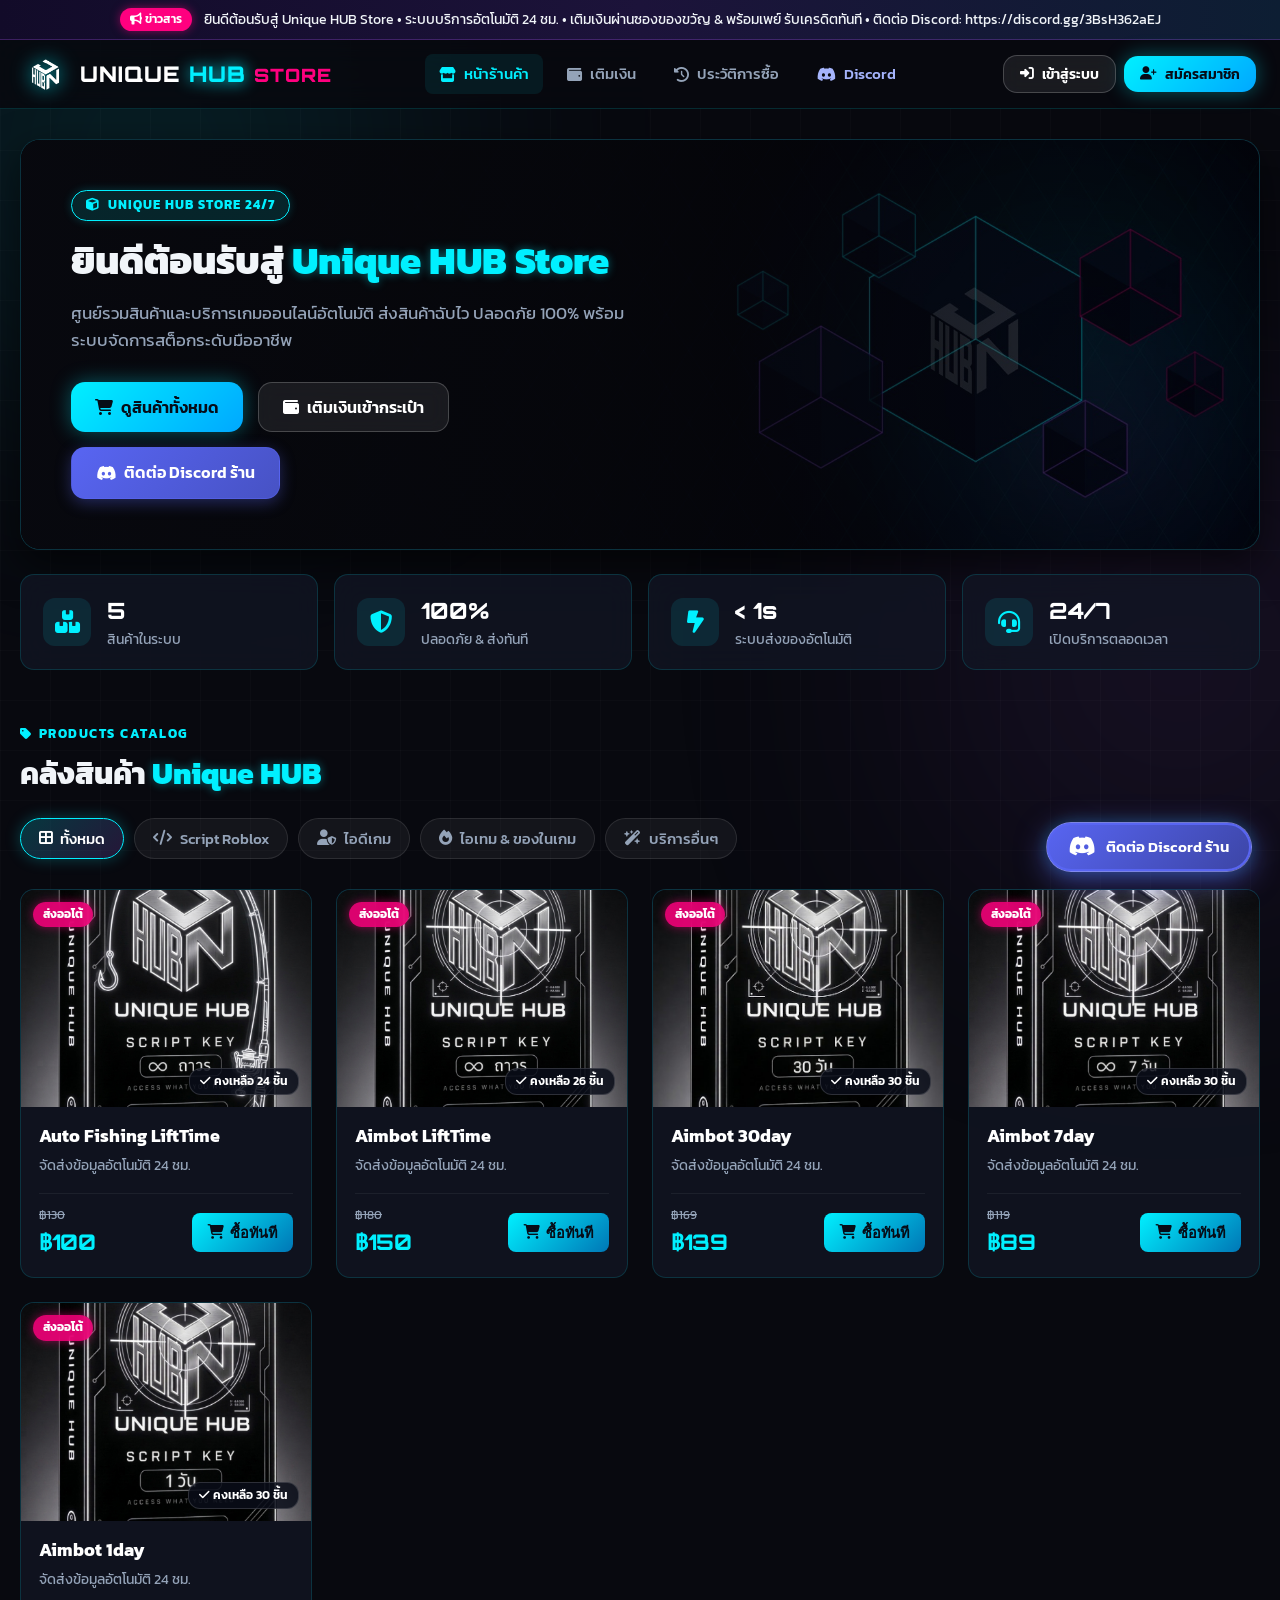
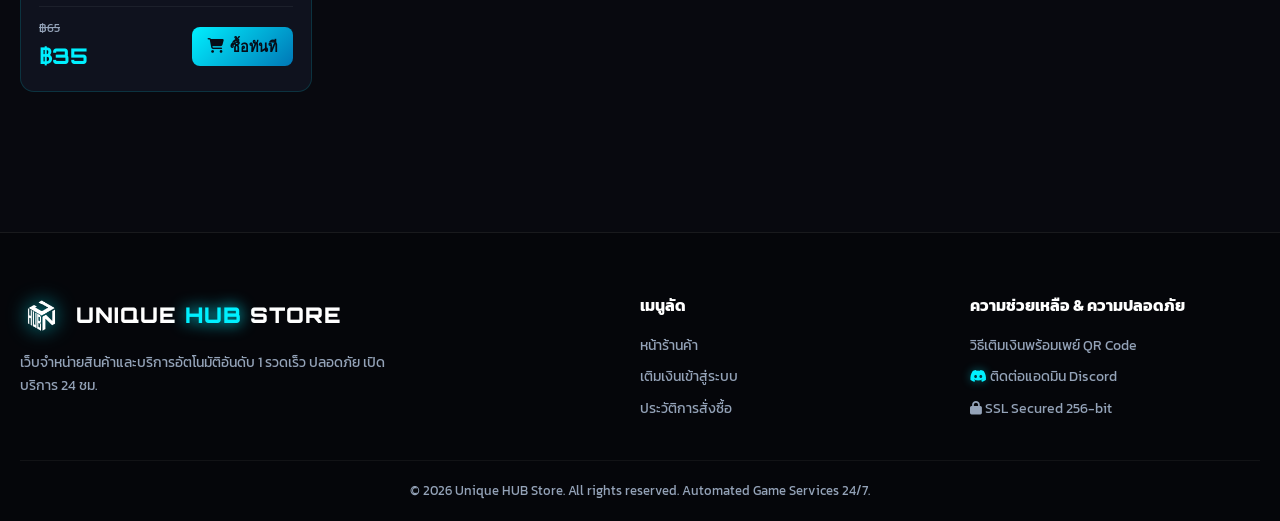
==== commit 8c093f35: "Add files via upload" ====
--- a/index.html
+++ b/index.html
@@ -4,6 +4,9 @@
     <meta charset="UTF-8">
     <meta name="viewport" content="width=device-width, initial-scale=1.0">
     <title>Unique HUB Store - เว็บจำหน่ายสินค้าและบริการอัตโนมัติ 24 ชม.</title>
+    <!-- Favicon -->
+    <link rel="icon" type="image/png" href="assets/images/logo.png">
+    <link rel="shortcut icon" type="image/png" href="assets/images/logo.png">
     <!-- Google Fonts: Prompt & Kanit & Orbitron -->
     <link rel="preconnect" href="https://fonts.googleapis.com">
     <link rel="preconnect" href="https://fonts.gstatic.com" crossorigin>
@@ -416,7 +419,12 @@
     <!-- Toast Notification Popup -->
     <div id="toastContainer" class="toast-container"></div>
 
-    <!-- Scripts -->
+    <!-- Firebase Realtime Database SDK -->
+    <script src="https://www.gstatic.com/firebasejs/10.12.0/firebase-app-compat.js"></script>
+    <script src="https://www.gstatic.com/firebasejs/10.12.0/firebase-database-compat.js"></script>
+    <script src="firebase-config.js"></script>
+
+    <!-- App Logic -->
     <script src="app.js"></script>
 </body>
 </html>
